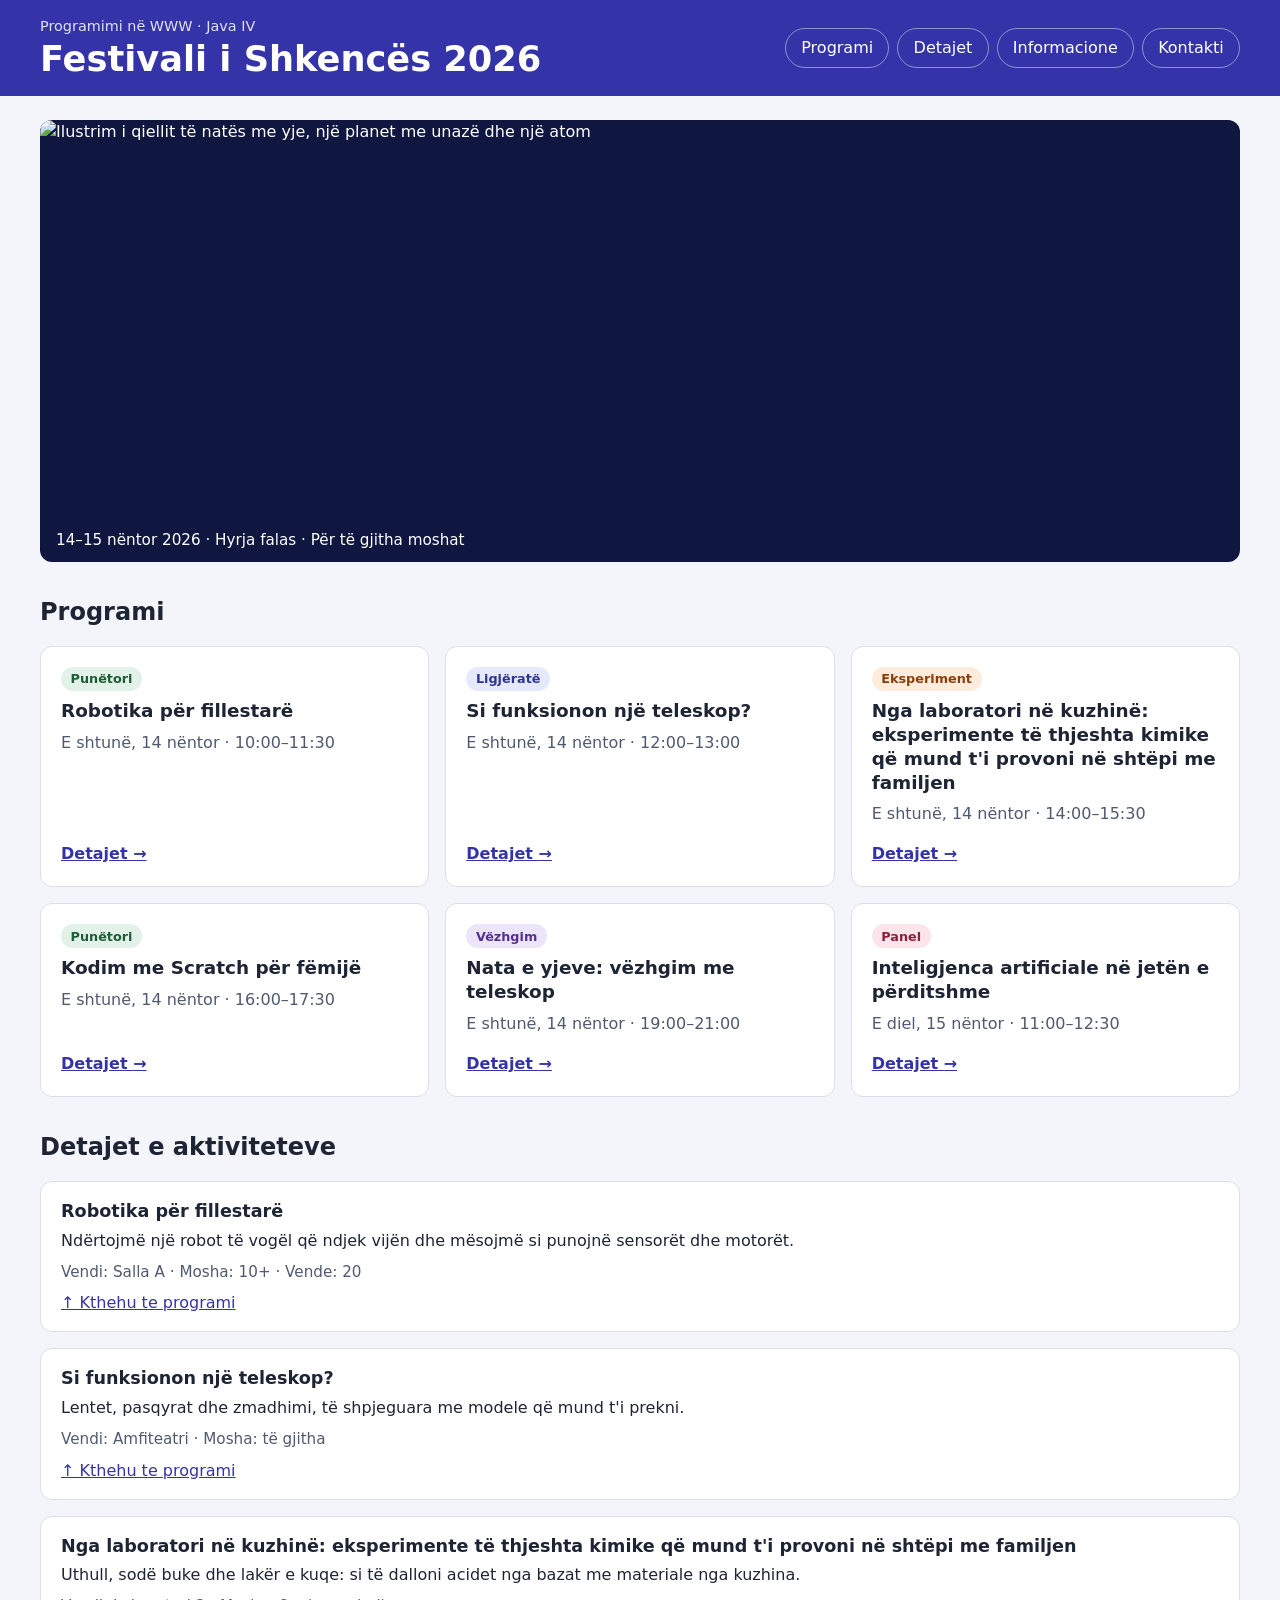
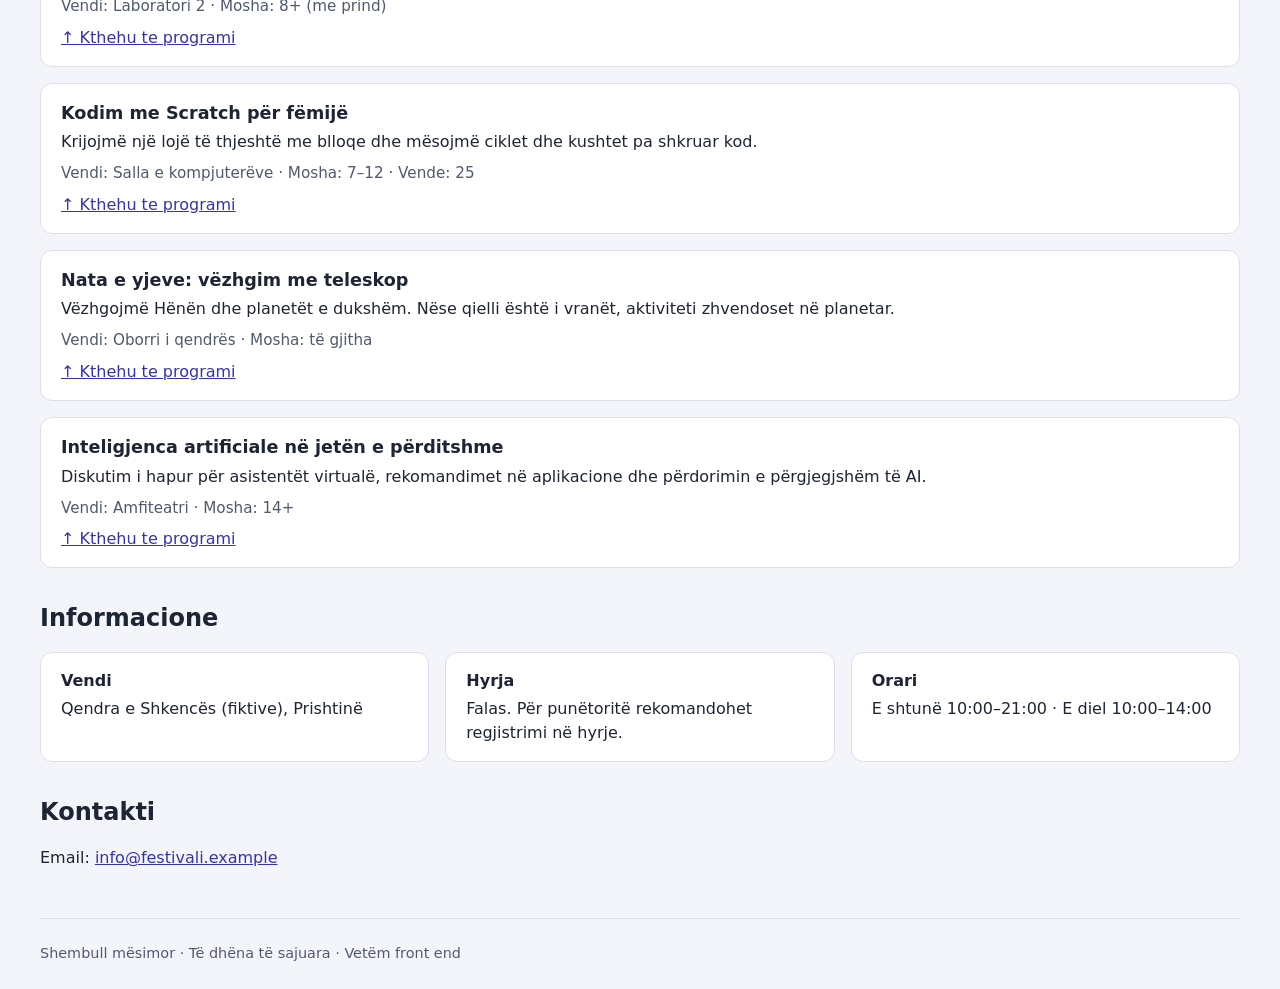
==== index.html @ e9e3fd0c "JavaIV-festivali" ====
<!doctype html>
<html lang="sq">
  <head>
    <meta charset="UTF-8" />
    <meta name="viewport" content="width=device-width, initial-scale=1" />
    <title>Festivali që përshtatet në çdo ekran</title>
    <link rel="stylesheet" href="style.css" />
  </head>
  <body>
    <a class="skip" href="#main">Kalo te përmbajtja</a>

    <header class="koka">
      <div class="kontejner koka-brenda">
        <div>
          <p class="nentitull">Programimi në WWW · Java IV</p>
          <h1>Festivali i Shkencës 2026</h1>
        </div>

        <!-- Menu fleksibile: Flexbox + flex-wrap -->
        <nav class="menu" aria-label="Menyja kryesore">
          <ul>
            <li><a href="#programi">Programi</a></li>
            <li><a href="#detajet">Detajet</a></li>
            <li><a href="#informacione">Informacione</a></li>
            <li><a href="#kontakti">Kontakti</a></li>
          </ul>
        </nav>
      </div>
    </header>

    <main id="main" class="kontejner">
      <!-- Imazh fleksibël (aset lokal) -->
      <figure class="hero">
        <img
          src="assets/festivali.svg"
          alt="Ilustrim i qiellit të natës me yje, një planet me unazë dhe një atom"
          width="1200"
          height="400"
        />
        <figcaption>14–15 nëntor 2026 · Hyrja falas · Për të gjitha moshat</figcaption>
      </figure>

      <!-- Programi: 6 karta në Grid (1 / 2 / 3 kolona) -->
      <section id="programi" aria-labelledby="titulli-programi">
        <h2 id="titulli-programi">Programi</h2>

        <ul class="programi-grid">
          <li>
            <article class="karte">
              <p class="kategoria kat-punetori">Punëtori</p>
              <h3>Robotika për fillestarë</h3>
              <p class="orari">
                <time datetime="2026-11-14T10:00">E shtunë, 14 nëntor · 10:00–11:30</time>
              </p>
              <a class="lidhja" href="#d1">Detajet <span class="sr-only">për Robotika për fillestarë</span> →</a>
            </article>
          </li>

          <li>
            <article class="karte">
              <p class="kategoria kat-ligjerate">Ligjëratë</p>
              <h3>Si funksionon një teleskop?</h3>
              <p class="orari">
                <time datetime="2026-11-14T12:00">E shtunë, 14 nëntor · 12:00–13:00</time>
              </p>
              <a class="lidhja" href="#d2">Detajet <span class="sr-only">për Si funksionon një teleskop?</span> →</a>
            </article>
          </li>

          <li>
            <article class="karte">
              <p class="kategoria kat-eksperiment">Eksperiment</p>
              <!-- Sfida e transferimit: titull me saktësisht 100 karaktere -->
              <h3>Nga laboratori në kuzhinë: eksperimente të thjeshta kimike që mund t'i provoni në shtëpi me familjen</h3>
              <p class="orari">
                <time datetime="2026-11-14T14:00">E shtunë, 14 nëntor · 14:00–15:30</time>
              </p>
              <a class="lidhja" href="#d3">Detajet <span class="sr-only">për eksperimentet kimike në kuzhinë</span> →</a>
            </article>
          </li>

          <li>
            <article class="karte">
              <p class="kategoria kat-punetori">Punëtori</p>
              <h3>Kodim me Scratch për fëmijë</h3>
              <p class="orari">
                <time datetime="2026-11-14T16:00">E shtunë, 14 nëntor · 16:00–17:30</time>
              </p>
              <a class="lidhja" href="#d4">Detajet <span class="sr-only">për Kodim me Scratch për fëmijë</span> →</a>
            </article>
          </li>

          <li>
            <article class="karte">
              <p class="kategoria kat-vezhgim">Vëzhgim</p>
              <h3>Nata e yjeve: vëzhgim me teleskop</h3>
              <p class="orari">
                <time datetime="2026-11-14T19:00">E shtunë, 14 nëntor · 19:00–21:00</time>
              </p>
              <a class="lidhja" href="#d5">Detajet <span class="sr-only">për Nata e yjeve</span> →</a>
            </article>
          </li>

          <li>
            <article class="karte">
              <p class="kategoria kat-panel">Panel</p>
              <h3>Inteligjenca artificiale në jetën e përditshme</h3>
              <p class="orari">
                <time datetime="2026-11-15T11:00">E diel, 15 nëntor · 11:00–12:30</time>
              </p>
              <a class="lidhja" href="#d6">Detajet <span class="sr-only">për Inteligjenca artificiale në jetën e përditshme</span> →</a>
            </article>
          </li>
        </ul>
      </section>

      <!-- Detajet: objektivat e lidhjeve "Detajet" -->
      <section id="detajet" aria-labelledby="titulli-detajet">
        <h2 id="titulli-detajet">Detajet e aktiviteteve</h2>

        <div class="detajet-lista">
          <article id="d1" class="detaj">
            <h3>Robotika për fillestarë</h3>
            <p>Ndërtojmë një robot të vogël që ndjek vijën dhe mësojmë si punojnë sensorët dhe motorët.</p>
            <p class="meta">Vendi: Salla A · Mosha: 10+ · Vende: 20</p>
            <a href="#programi">↑ Kthehu te programi</a>
          </article>

          <article id="d2" class="detaj">
            <h3>Si funksionon një teleskop?</h3>
            <p>Lentet, pasqyrat dhe zmadhimi, të shpjeguara me modele që mund t'i prekni.</p>
            <p class="meta">Vendi: Amfiteatri · Mosha: të gjitha</p>
            <a href="#programi">↑ Kthehu te programi</a>
          </article>

          <article id="d3" class="detaj">
            <h3>Nga laboratori në kuzhinë: eksperimente të thjeshta kimike që mund t'i provoni në shtëpi me familjen</h3>
            <p>Uthull, sodë buke dhe lakër e kuqe: si të dalloni acidet nga bazat me materiale nga kuzhina.</p>
            <p class="meta">Vendi: Laboratori 2 · Mosha: 8+ (me prind)</p>
            <a href="#programi">↑ Kthehu te programi</a>
          </article>

          <article id="d4" class="detaj">
            <h3>Kodim me Scratch për fëmijë</h3>
            <p>Krijojmë një lojë të thjeshtë me blloqe dhe mësojmë ciklet dhe kushtet pa shkruar kod.</p>
            <p class="meta">Vendi: Salla e kompjuterëve · Mosha: 7–12 · Vende: 25</p>
            <a href="#programi">↑ Kthehu te programi</a>
          </article>

          <article id="d5" class="detaj">
            <h3>Nata e yjeve: vëzhgim me teleskop</h3>
            <p>Vëzhgojmë Hënën dhe planetët e dukshëm. Nëse qielli është i vranët, aktiviteti zhvendoset në planetar.</p>
            <p class="meta">Vendi: Oborri i qendrës · Mosha: të gjitha</p>
            <a href="#programi">↑ Kthehu te programi</a>
          </article>

          <article id="d6" class="detaj">
            <h3>Inteligjenca artificiale në jetën e përditshme</h3>
            <p>Diskutim i hapur për asistentët virtualë, rekomandimet në aplikacione dhe përdorimin e përgjegjshëm të AI.</p>
            <p class="meta">Vendi: Amfiteatri · Mosha: 14+</p>
            <a href="#programi">↑ Kthehu te programi</a>
          </article>
        </div>
      </section>

      <!-- Informacione: Flexbox me flex-wrap -->
      <section id="informacione" aria-labelledby="titulli-info">
        <h2 id="titulli-info">Informacione</h2>
        <div class="info-lista">
          <div class="info">
            <h3>Vendi</h3>
            <p>Qendra e Shkencës (fiktive), Prishtinë</p>
          </div>
          <div class="info">
            <h3>Hyrja</h3>
            <p>Falas. Për punëtoritë rekomandohet regjistrimi në hyrje.</p>
          </div>
          <div class="info">
            <h3>Orari</h3>
            <p>E shtunë 10:00–21:00 · E diel 10:00–14:00</p>
          </div>
        </div>
      </section>

      <section id="kontakti" aria-labelledby="titulli-kontakti">
        <h2 id="titulli-kontakti">Kontakti</h2>
        <p>Email: <a href="mailto:info@festivali.example">info@festivali.example</a></p>
      </section>
    </main>

    <footer class="kontejner">Shembull mësimor · Të dhëna të sajuara · Vetëm front end</footer>
  </body>
</html>
---- style.css ----
/* Java IV — Festivali që përshtatet në çdo ekran
   Qasja: mobile-first (1 kolonë), pastaj media queries për 600 px dhe 900 px. */

*,
*::before,
*::after {
  box-sizing: border-box;
}

:root {
  --tekst: #1d2433;
  --tekst-dobet: #4f5a6f;
  --sfond: #f4f5fa;
  --karte: #ffffff;
  --kryesore: #3434a8;
  --kufi: #dcdfea;
  --rreze: 12px;
}

body {
  font-family: system-ui, sans-serif;
  margin: 0;
  line-height: 1.5;
  color: var(--tekst);
  background: var(--sfond);
}

/* Kontejneri: kurrë më i gjerë se ekrani -> pa scroll horizontal */
.kontejner {
  width: min(100% - 2rem, 1200px);
  margin-inline: auto;
}

/* Imazh fleksibël */
img {
  display: block;
  max-width: 100%;
  height: auto;
}

/* ---------- Aksesueshmëria ---------- */
.skip {
  position: absolute;
  left: 1rem;
  top: -4rem;
  z-index: 10;
  padding: 0.5rem 1rem;
  background: #fff;
  color: var(--tekst);
  border-radius: 6px;
}

.skip:focus {
  top: 1rem;
}

.sr-only {
  position: absolute;
  width: 1px;
  height: 1px;
  padding: 0;
  margin: -1px;
  overflow: hidden;
  clip: rect(0, 0, 0, 0);
  white-space: nowrap;
  border: 0;
}

a:focus-visible {
  outline: 3px solid var(--kryesore);
  outline-offset: 3px;
  border-radius: 4px;
}

/* ---------- Koka dhe menuja (Flexbox) ---------- */
.koka {
  background: var(--kryesore);
  color: #fff;
  padding-block: 1rem;
}

.koka-brenda {
  display: flex;
  flex-wrap: wrap;
  align-items: center;
  justify-content: space-between;
  gap: 0.75rem 2rem;
}

.nentitull {
  margin: 0;
  font-size: 0.9rem;
  opacity: 0.85;
}

.koka h1 {
  margin: 0;
  font-size: clamp(1.4rem, 1rem + 2vw, 2.2rem);
  line-height: 1.2;
}

.menu ul {
  display: flex;
  flex-wrap: wrap; /* në ekran të ngushtë lidhjet kalojnë në rresht të ri */
  gap: 0.5rem;
  margin: 0;
  padding: 0;
  list-style: none;
}

.menu a {
  display: block;
  padding: 0.45rem 0.95rem;
  border: 1px solid rgba(255, 255, 255, 0.45);
  border-radius: 999px;
  color: #fff;
  text-decoration: none;
}

.menu a:hover {
  background: rgba(255, 255, 255, 0.15);
}

.menu a:focus-visible {
  outline-color: #ffd166; /* e verdhë mbi sfond blu: kontrast i lartë */
}

/* ---------- Hero ---------- */
main {
  padding-block: 1.5rem 2rem;
}

.hero {
  margin: 0 0 1.5rem;
  overflow: hidden;
  border-radius: var(--rreze);
  background: #0f1640;
  color: #fff;
}

.hero figcaption {
  padding: 0.6rem 1rem;
  font-size: 0.95rem;
}

h2 {
  margin: 2rem 0 1rem;
  font-size: 1.5rem;
}

/* ---------- Programi (Grid) ---------- */
.programi-grid {
  display: grid;
  grid-template-columns: minmax(0, 1fr); /* < 600 px: 1 kolonë */
  gap: 1rem;
  margin: 0;
  padding: 0;
  list-style: none;
}

/* 600–899 px: 2 kolona */
@media (min-width: 600px) {
  .programi-grid {
    grid-template-columns: repeat(2, minmax(0, 1fr));
  }
}

/* ≥ 900 px: 3 kolona */
@media (min-width: 900px) {
  .programi-grid {
    grid-template-columns: repeat(3, minmax(0, 1fr));
  }
}

.programi-grid > li {
  display: flex; /* kartat në të njëjtin rresht marrin të njëjtën lartësi */
  min-width: 0;
}

/* Karta: pa lartësi fikse, teksti rrjedh lirshëm */
.karte {
  flex: 1;
  display: flex;
  flex-direction: column;
  gap: 0.5rem;
  min-width: 0;
  padding: 1.25rem;
  background: var(--karte);
  border: 1px solid var(--kufi);
  border-radius: var(--rreze);
}

.karte h3 {
  margin: 0;
  font-size: 1.15rem;
  line-height: 1.3;
  overflow-wrap: anywhere; /* fjalët shumë të gjata thyhen, nuk dalin jashtë */
  hyphens: auto;
}

.kategoria {
  align-self: flex-start;
  margin: 0;
  padding: 0.15rem 0.6rem;
  border-radius: 999px;
  font-size: 0.8rem;
  font-weight: 600;
}

.kat-punetori   { background: #e3f2e8; color: #1d5c34; }
.kat-ligjerate  { background: #e6e9fb; color: #2d3592; }
.kat-eksperiment{ background: #fdecdc; color: #8a3f0b; }
.kat-vezhgim    { background: #ece4f8; color: #55308f; }
.kat-panel      { background: #fbe4ea; color: #8c1f3d; }

.orari {
  margin: 0;
  color: var(--tekst-dobet);
}

.lidhja {
  margin-top: auto; /* lidhja shkon gjithmonë në fund të kartës */
  padding-top: 0.5rem;
  color: var(--kryesore);
  font-weight: 600;
}

/* ---------- Detajet ---------- */
.detajet-lista {
  display: grid;
  gap: 1rem;
}

.detaj {
  min-width: 0;
  padding: 1rem 1.25rem;
  background: var(--karte);
  border: 1px solid var(--kufi);
  border-radius: var(--rreze);
  scroll-margin-top: 1rem;
}

.detaj h3 {
  margin: 0 0 0.25rem;
  font-size: 1.1rem;
  overflow-wrap: anywhere;
}

.detaj p {
  margin: 0 0 0.5rem;
}

.detaj .meta {
  color: var(--tekst-dobet);
  font-size: 0.95rem;
}

.detaj a,
#kontakti a {
  color: var(--kryesore);
}

/* Detaji i hapur nga lidhja "Detajet" theksohet */
.detaj:target {
  border-color: var(--kryesore);
  box-shadow: 0 0 0 3px rgba(52, 52, 168, 0.25);
}

/* ---------- Informacione (Flexbox) ---------- */
.info-lista {
  display: flex;
  flex-wrap: wrap;
  gap: 1rem;
}

.info {
  flex: 1 1 220px; /* rritet, tkurret, bazë 220 px */
  min-width: 0;
  padding: 1rem 1.25rem;
  background: var(--karte);
  border: 1px solid var(--kufi);
  border-radius: var(--rreze);
}

.info h3 {
  margin: 0 0 0.25rem;
  font-size: 1rem;
}

.info p {
  margin: 0;
}

footer {
  padding-block: 1.5rem;
  border-top: 1px solid var(--kufi);
  color: var(--tekst-dobet);
  font-size: 0.9rem;
}
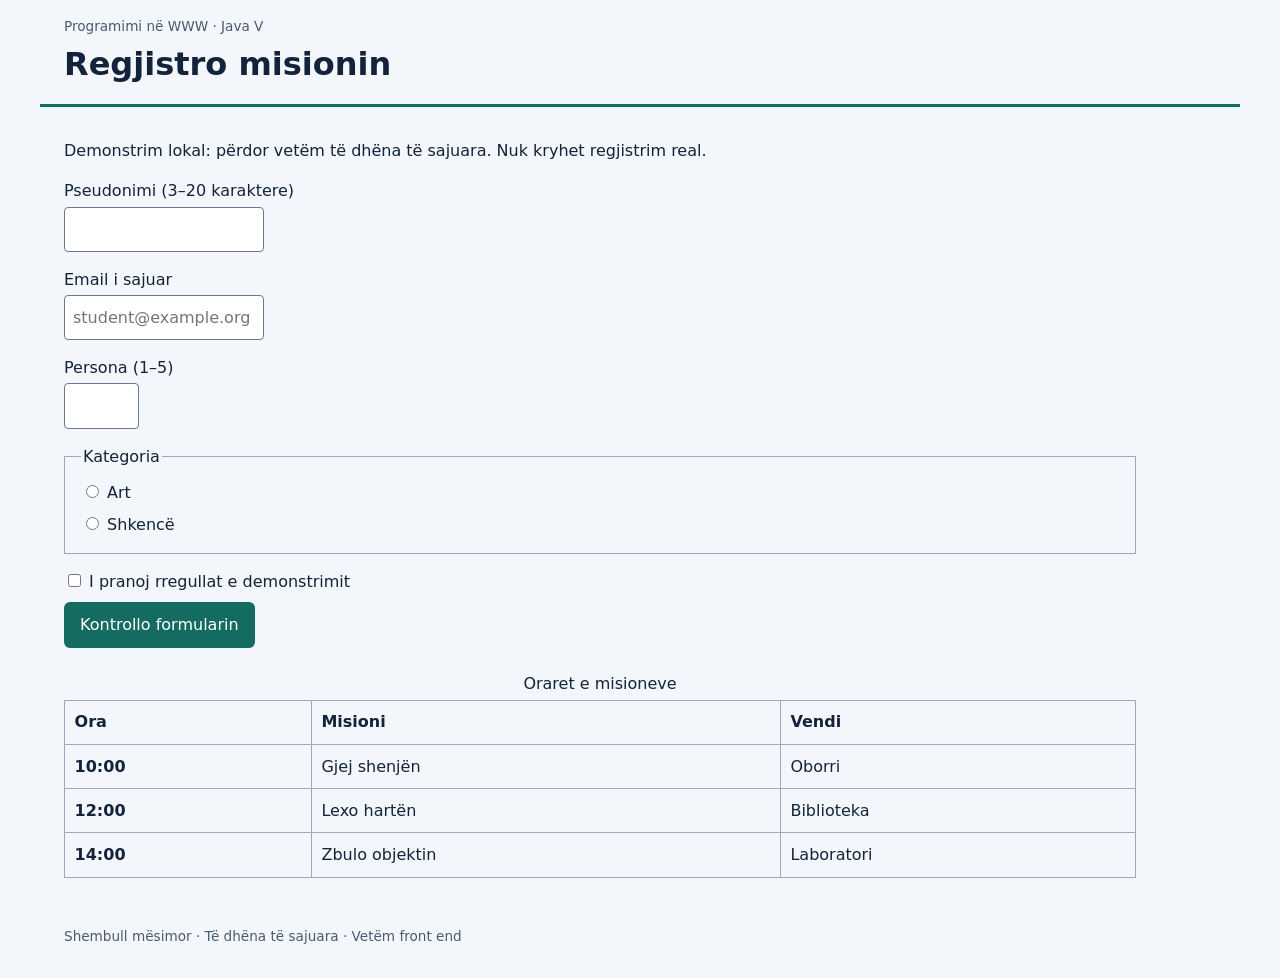
==== commit c7e79f33: "Java5" ====
--- a/index.html
+++ b/index.html
@@ -3,191 +3,110 @@
   <head>
     <meta charset="UTF-8" />
     <meta name="viewport" content="width=device-width, initial-scale=1" />
-    <title>Festivali që përshtatet në çdo ekran</title>
+    <title>Formulari i misionit sekret</title>
     <link rel="stylesheet" href="style.css" />
   </head>
   <body>
     <a class="skip" href="#main">Kalo te përmbajtja</a>
+    <header>
+      <p>Programimi në WWW · Java V</p>
+      <h1>Regjistro misionin</h1>
+    </header>
 
-    <header class="koka">
-      <div class="kontejner koka-brenda">
-        <div>
-          <p class="nentitull">Programimi në WWW · Java IV</p>
-          <h1>Festivali i Shkencës 2026</h1>
+    <main id="main">
+      <p class="info">
+        Demonstrim lokal: përdor vetëm të dhëna të sajuara. Nuk kryhet regjistrim real.
+      </p>
+
+      <!-- GET: vlerat dërgohen te pranuar.html dhe shfaqen në URL (p.sh. ?pseudonimi=...). -->
+      <form action="pranuar.html" method="get">
+        <div class="fusha">
+          <label for="pseudonimi">Pseudonimi (3–20 karaktere)</label>
+          <input
+            id="pseudonimi"
+            name="pseudonimi"
+            type="text"
+            required
+            minlength="3"
+            maxlength="20"
+            autocomplete="off"
+          />
         </div>
 
-        <!-- Menu fleksibile: Flexbox + flex-wrap -->
-        <nav class="menu" aria-label="Menyja kryesore">
-          <ul>
-            <li><a href="#programi">Programi</a></li>
-            <li><a href="#detajet">Detajet</a></li>
-            <li><a href="#informacione">Informacione</a></li>
-            <li><a href="#kontakti">Kontakti</a></li>
-          </ul>
-        </nav>
-      </div>
-    </header>
+        <div class="fusha">
+          <label for="email">Email i sajuar</label>
+          <input
+            id="email"
+            name="email"
+            type="email"
+            required
+            placeholder="student@example.org"
+          />
+        </div>
 
-    <main id="main" class="kontejner">
-      <!-- Imazh fleksibël (aset lokal) -->
-      <figure class="hero">
-        <img
-          src="assets/festivali.svg"
-          alt="Ilustrim i qiellit të natës me yje, një planet me unazë dhe një atom"
-          width="1200"
-          height="400"
-        />
-        <figcaption>14–15 nëntor 2026 · Hyrja falas · Për të gjitha moshat</figcaption>
-      </figure>
+        <div class="fusha">
+          <label for="persona">Persona (1–5)</label>
+          <input
+            id="persona"
+            name="persona"
+            type="number"
+            required
+            min="1"
+            max="5"
+            step="1"
+            class="i-shkurter"
+          />
+        </div>
 
-      <!-- Programi: 6 karta në Grid (1 / 2 / 3 kolona) -->
-      <section id="programi" aria-labelledby="titulli-programi">
-        <h2 id="titulli-programi">Programi</h2>
+        <fieldset>
+          <legend>Kategoria</legend>
+          <div class="opsion">
+            <input id="kat-art" name="kategoria" type="radio" value="Art" required />
+            <label for="kat-art">Art</label>
+          </div>
+          <div class="opsion">
+            <input id="kat-shkence" name="kategoria" type="radio" value="Shkencë" />
+            <label for="kat-shkence">Shkencë</label>
+          </div>
+        </fieldset>
 
-        <ul class="programi-grid">
-          <li>
-            <article class="karte">
-              <p class="kategoria kat-punetori">Punëtori</p>
-              <h3>Robotika për fillestarë</h3>
-              <p class="orari">
-                <time datetime="2026-11-14T10:00">E shtunë, 14 nëntor · 10:00–11:30</time>
-              </p>
-              <a class="lidhja" href="#d1">Detajet <span class="sr-only">për Robotika për fillestarë</span> →</a>
-            </article>
-          </li>
+        <div class="opsion">
+          <input id="rregullat" name="rregullat" type="checkbox" value="po" required />
+          <label for="rregullat">I pranoj rregullat e demonstrimit</label>
+        </div>
 
-          <li>
-            <article class="karte">
-              <p class="kategoria kat-ligjerate">Ligjëratë</p>
-              <h3>Si funksionon një teleskop?</h3>
-              <p class="orari">
-                <time datetime="2026-11-14T12:00">E shtunë, 14 nëntor · 12:00–13:00</time>
-              </p>
-              <a class="lidhja" href="#d2">Detajet <span class="sr-only">për Si funksionon një teleskop?</span> →</a>
-            </article>
-          </li>
+        <button type="submit">Kontrollo formularin</button>
+      </form>
 
-          <li>
-            <article class="karte">
-              <p class="kategoria kat-eksperiment">Eksperiment</p>
-              <!-- Sfida e transferimit: titull me saktësisht 100 karaktere -->
-              <h3>Nga laboratori në kuzhinë: eksperimente të thjeshta kimike që mund t'i provoni në shtëpi me familjen</h3>
-              <p class="orari">
-                <time datetime="2026-11-14T14:00">E shtunë, 14 nëntor · 14:00–15:30</time>
-              </p>
-              <a class="lidhja" href="#d3">Detajet <span class="sr-only">për eksperimentet kimike në kuzhinë</span> →</a>
-            </article>
-          </li>
-
-          <li>
-            <article class="karte">
-              <p class="kategoria kat-punetori">Punëtori</p>
-              <h3>Kodim me Scratch për fëmijë</h3>
-              <p class="orari">
-                <time datetime="2026-11-14T16:00">E shtunë, 14 nëntor · 16:00–17:30</time>
-              </p>
-              <a class="lidhja" href="#d4">Detajet <span class="sr-only">për Kodim me Scratch për fëmijë</span> →</a>
-            </article>
-          </li>
-
-          <li>
-            <article class="karte">
-              <p class="kategoria kat-vezhgim">Vëzhgim</p>
-              <h3>Nata e yjeve: vëzhgim me teleskop</h3>
-              <p class="orari">
-                <time datetime="2026-11-14T19:00">E shtunë, 14 nëntor · 19:00–21:00</time>
-              </p>
-              <a class="lidhja" href="#d5">Detajet <span class="sr-only">për Nata e yjeve</span> →</a>
-            </article>
-          </li>
-
-          <li>
-            <article class="karte">
-              <p class="kategoria kat-panel">Panel</p>
-              <h3>Inteligjenca artificiale në jetën e përditshme</h3>
-              <p class="orari">
-                <time datetime="2026-11-15T11:00">E diel, 15 nëntor · 11:00–12:30</time>
-              </p>
-              <a class="lidhja" href="#d6">Detajet <span class="sr-only">për Inteligjenca artificiale në jetën e përditshme</span> →</a>
-            </article>
-          </li>
-        </ul>
-      </section>
-
-      <!-- Detajet: objektivat e lidhjeve "Detajet" -->
-      <section id="detajet" aria-labelledby="titulli-detajet">
-        <h2 id="titulli-detajet">Detajet e aktiviteteve</h2>
-
-        <div class="detajet-lista">
-          <article id="d1" class="detaj">
-            <h3>Robotika për fillestarë</h3>
-            <p>Ndërtojmë një robot të vogël që ndjek vijën dhe mësojmë si punojnë sensorët dhe motorët.</p>
-            <p class="meta">Vendi: Salla A · Mosha: 10+ · Vende: 20</p>
-            <a href="#programi">↑ Kthehu te programi</a>
-          </article>
-
-          <article id="d2" class="detaj">
-            <h3>Si funksionon një teleskop?</h3>
-            <p>Lentet, pasqyrat dhe zmadhimi, të shpjeguara me modele që mund t'i prekni.</p>
-            <p class="meta">Vendi: Amfiteatri · Mosha: të gjitha</p>
-            <a href="#programi">↑ Kthehu te programi</a>
-          </article>
-
-          <article id="d3" class="detaj">
-            <h3>Nga laboratori në kuzhinë: eksperimente të thjeshta kimike që mund t'i provoni në shtëpi me familjen</h3>
-            <p>Uthull, sodë buke dhe lakër e kuqe: si të dalloni acidet nga bazat me materiale nga kuzhina.</p>
-            <p class="meta">Vendi: Laboratori 2 · Mosha: 8+ (me prind)</p>
-            <a href="#programi">↑ Kthehu te programi</a>
-          </article>
-
-          <article id="d4" class="detaj">
-            <h3>Kodim me Scratch për fëmijë</h3>
-            <p>Krijojmë një lojë të thjeshtë me blloqe dhe mësojmë ciklet dhe kushtet pa shkruar kod.</p>
-            <p class="meta">Vendi: Salla e kompjuterëve · Mosha: 7–12 · Vende: 25</p>
-            <a href="#programi">↑ Kthehu te programi</a>
-          </article>
-
-          <article id="d5" class="detaj">
-            <h3>Nata e yjeve: vëzhgim me teleskop</h3>
-            <p>Vëzhgojmë Hënën dhe planetët e dukshëm. Nëse qielli është i vranët, aktiviteti zhvendoset në planetar.</p>
-            <p class="meta">Vendi: Oborri i qendrës · Mosha: të gjitha</p>
-            <a href="#programi">↑ Kthehu te programi</a>
-          </article>
-
-          <article id="d6" class="detaj">
-            <h3>Inteligjenca artificiale në jetën e përditshme</h3>
-            <p>Diskutim i hapur për asistentët virtualë, rekomandimet në aplikacione dhe përdorimin e përgjegjshëm të AI.</p>
-            <p class="meta">Vendi: Amfiteatri · Mosha: 14+</p>
-            <a href="#programi">↑ Kthehu te programi</a>
-          </article>
-        </div>
-      </section>
-
-      <!-- Informacione: Flexbox me flex-wrap -->
-      <section id="informacione" aria-labelledby="titulli-info">
-        <h2 id="titulli-info">Informacione</h2>
-        <div class="info-lista">
-          <div class="info">
-            <h3>Vendi</h3>
-            <p>Qendra e Shkencës (fiktive), Prishtinë</p>
-          </div>
-          <div class="info">
-            <h3>Hyrja</h3>
-            <p>Falas. Për punëtoritë rekomandohet regjistrimi në hyrje.</p>
-          </div>
-          <div class="info">
-            <h3>Orari</h3>
-            <p>E shtunë 10:00–21:00 · E diel 10:00–14:00</p>
-          </div>
-        </div>
-      </section>
-
-      <section id="kontakti" aria-labelledby="titulli-kontakti">
-        <h2 id="titulli-kontakti">Kontakti</h2>
-        <p>Email: <a href="mailto:info@festivali.example">info@festivali.example</a></p>
-      </section>
+      <table>
+        <caption>Oraret e misioneve</caption>
+        <thead>
+          <tr>
+            <th scope="col">Ora</th>
+            <th scope="col">Misioni</th>
+            <th scope="col">Vendi</th>
+          </tr>
+        </thead>
+        <tbody>
+          <tr>
+            <th scope="row">10:00</th>
+            <td>Gjej shenjën</td>
+            <td>Oborri</td>
+          </tr>
+          <tr>
+            <th scope="row">12:00</th>
+            <td>Lexo hartën</td>
+            <td>Biblioteka</td>
+          </tr>
+          <tr>
+            <th scope="row">14:00</th>
+            <td>Zbulo objektin</td>
+            <td>Laboratori</td>
+          </tr>
+        </tbody>
+      </table>
     </main>
 
-    <footer class="kontejner">Shembull mësimor · Të dhëna të sajuara · Vetëm front end</footer>
+    <footer>Shembull mësimor · Të dhëna të sajuara · Vetëm front end</footer>
   </body>
 </html>
--- a/style.css
+++ b/style.css
@@ -1,299 +1,153 @@
-/* Java IV — Festivali që përshtatet në çdo ekran
-   Qasja: mobile-first (1 kolonë), pastaj media queries për 600 px dhe 900 px. */
-
-*,
-*::before,
-*::after {
+* {
   box-sizing: border-box;
 }
 
 :root {
-  --tekst: #1d2433;
-  --tekst-dobet: #4f5a6f;
-  --sfond: #f4f5fa;
-  --karte: #ffffff;
-  --kryesore: #3434a8;
-  --kufi: #dcdfea;
-  --rreze: 12px;
+  --sfond: #f3f6fa;
+  --tekst: #13233a;
+  --kryesor: #146b5f;
+  --kufi: #9aa9bf;
 }
 
 body {
   font-family: system-ui, sans-serif;
   margin: 0;
+  padding: 1rem 2.5rem;
+  background: var(--sfond);
+  color: var(--tekst);
   line-height: 1.5;
-  color: var(--tekst);
-  background: var(--sfond);
 }
 
-/* Kontejneri: kurrë më i gjerë se ekrani -> pa scroll horizontal */
-.kontejner {
-  width: min(100% - 2rem, 1200px);
-  margin-inline: auto;
+.skip {
+  position: absolute;
+  left: -9999px;
+}
+.skip:focus {
+  left: 1rem;
+  top: 1rem;
+  background: #fff;
+  padding: 0.5rem;
 }
 
-/* Imazh fleksibël */
-img {
-  display: block;
-  max-width: 100%;
-  height: auto;
+header {
+  border-bottom: 3px solid var(--kryesor);
+  padding: 0 1.5rem 1rem;
+  margin-bottom: 2rem;
+}
+header p {
+  margin: 0;
+  font-size: 0.85rem;
+  color: #4a5a70;
+}
+header h1 {
+  margin: 0.25rem 0 0;
+  font-size: 2rem;
 }
 
-/* ---------- Aksesueshmëria ---------- */
-.skip {
-  position: absolute;
-  left: 1rem;
-  top: -4rem;
-  z-index: 10;
-  padding: 0.5rem 1rem;
-  background: #fff;
-  color: var(--tekst);
-  border-radius: 6px;
+main {
+  padding: 0 1.5rem;
+  max-width: 70rem;
 }
 
-.skip:focus {
-  top: 1rem;
+.fusha {
+  margin-bottom: 1rem;
+}
+.fusha label {
+  display: block;
+  margin-bottom: 0.2rem;
 }
 
-.sr-only {
-  position: absolute;
-  width: 1px;
-  height: 1px;
-  padding: 0;
-  margin: -1px;
-  overflow: hidden;
-  clip: rect(0, 0, 0, 0);
-  white-space: nowrap;
-  border: 0;
+input[type="text"],
+input[type="email"],
+input[type="number"] {
+  font: inherit;
+  width: 12.5rem;
+  padding: 0.6rem 0.5rem;
+  border: 1px solid #6b7a90;
+  border-radius: 4px;
+  background: #fff;
+}
+input.i-shkurter {
+  width: 4.7rem;
 }
 
-a:focus-visible {
-  outline: 3px solid var(--kryesore);
-  outline-offset: 3px;
-  border-radius: 4px;
+input:focus-visible,
+button:focus-visible {
+  outline: 3px solid #f0b429;
+  outline-offset: 2px;
 }
 
-/* ---------- Koka dhe menuja (Flexbox) ---------- */
-.koka {
-  background: var(--kryesore);
-  color: #fff;
-  padding-block: 1rem;
+/* Shfaq gabimin vetëm pasi përdoruesi ka shkruar diçka */
+input:user-invalid {
+  border-color: #b3261e;
 }
 
-.koka-brenda {
-  display: flex;
-  flex-wrap: wrap;
-  align-items: center;
-  justify-content: space-between;
-  gap: 0.75rem 2rem;
+fieldset {
+  border: 1px solid var(--kufi);
+  margin: 0 0 1rem;
+  padding: 0.25rem 1rem 0.5rem;
 }
 
-.nentitull {
-  margin: 0;
-  font-size: 0.9rem;
-  opacity: 0.85;
+.opsion {
+  margin: 0.5rem 0;
 }
 
-.koka h1 {
-  margin: 0;
-  font-size: clamp(1.4rem, 1rem + 2vw, 2.2rem);
-  line-height: 1.2;
+button {
+  font: inherit;
+  background: var(--kryesor);
+  color: #fff;
+  border: 0;
+  border-radius: 6px;
+  padding: 0.7rem 1rem;
+  cursor: pointer;
+}
+button:hover {
+  background: #0f554b;
 }
 
-.menu ul {
-  display: flex;
-  flex-wrap: wrap; /* në ekran të ngushtë lidhjet kalojnë në rresht të ri */
-  gap: 0.5rem;
-  margin: 0;
-  padding: 0;
-  list-style: none;
+table {
+  border-collapse: collapse;
+  width: 100%;
+  margin-top: 1.5rem;
+}
+caption {
+  padding-bottom: 0.25rem;
+}
+th,
+td {
+  border: 1px solid var(--kufi);
+  padding: 0.6rem;
+  text-align: left;
+}
+tbody th {
+  font-weight: 700;
 }
 
-.menu a {
-  display: block;
-  padding: 0.45rem 0.95rem;
-  border: 1px solid rgba(255, 255, 255, 0.45);
-  border-radius: 999px;
-  color: #fff;
-  text-decoration: none;
+dl {
+  display: grid;
+  grid-template-columns: max-content 1fr;
+  gap: 0.3rem 1rem;
 }
-
-.menu a:hover {
-  background: rgba(255, 255, 255, 0.15);
+dt {
+  font-weight: 700;
 }
-
-.menu a:focus-visible {
-  outline-color: #ffd166; /* e verdhë mbi sfond blu: kontrast i lartë */
-}
-
-/* ---------- Hero ---------- */
-main {
-  padding-block: 1.5rem 2rem;
-}
-
-.hero {
-  margin: 0 0 1.5rem;
-  overflow: hidden;
-  border-radius: var(--rreze);
-  background: #0f1640;
-  color: #fff;
-}
-
-.hero figcaption {
-  padding: 0.6rem 1rem;
-  font-size: 0.95rem;
-}
-
-h2 {
-  margin: 2rem 0 1rem;
-  font-size: 1.5rem;
-}
-
-/* ---------- Programi (Grid) ---------- */
-.programi-grid {
-  display: grid;
-  grid-template-columns: minmax(0, 1fr); /* < 600 px: 1 kolonë */
-  gap: 1rem;
-  margin: 0;
-  padding: 0;
-  list-style: none;
-}
-
-/* 600–899 px: 2 kolona */
-@media (min-width: 600px) {
-  .programi-grid {
-    grid-template-columns: repeat(2, minmax(0, 1fr));
-  }
-}
-
-/* ≥ 900 px: 3 kolona */
-@media (min-width: 900px) {
-  .programi-grid {
-    grid-template-columns: repeat(3, minmax(0, 1fr));
-  }
-}
-
-.programi-grid > li {
-  display: flex; /* kartat në të njëjtin rresht marrin të njëjtën lartësi */
-  min-width: 0;
-}
-
-/* Karta: pa lartësi fikse, teksti rrjedh lirshëm */
-.karte {
-  flex: 1;
-  display: flex;
-  flex-direction: column;
-  gap: 0.5rem;
-  min-width: 0;
-  padding: 1.25rem;
-  background: var(--karte);
-  border: 1px solid var(--kufi);
-  border-radius: var(--rreze);
-}
-
-.karte h3 {
-  margin: 0;
-  font-size: 1.15rem;
-  line-height: 1.3;
-  overflow-wrap: anywhere; /* fjalët shumë të gjata thyhen, nuk dalin jashtë */
-  hyphens: auto;
-}
-
-.kategoria {
-  align-self: flex-start;
-  margin: 0;
-  padding: 0.15rem 0.6rem;
-  border-radius: 999px;
-  font-size: 0.8rem;
-  font-weight: 600;
-}
-
-.kat-punetori   { background: #e3f2e8; color: #1d5c34; }
-.kat-ligjerate  { background: #e6e9fb; color: #2d3592; }
-.kat-eksperiment{ background: #fdecdc; color: #8a3f0b; }
-.kat-vezhgim    { background: #ece4f8; color: #55308f; }
-.kat-panel      { background: #fbe4ea; color: #8c1f3d; }
-
-.orari {
-  margin: 0;
-  color: var(--tekst-dobet);
-}
-
-.lidhja {
-  margin-top: auto; /* lidhja shkon gjithmonë në fund të kartës */
-  padding-top: 0.5rem;
-  color: var(--kryesore);
-  font-weight: 600;
-}
-
-/* ---------- Detajet ---------- */
-.detajet-lista {
-  display: grid;
-  gap: 1rem;
-}
-
-.detaj {
-  min-width: 0;
-  padding: 1rem 1.25rem;
-  background: var(--karte);
-  border: 1px solid var(--kufi);
-  border-radius: var(--rreze);
-  scroll-margin-top: 1rem;
-}
-
-.detaj h3 {
-  margin: 0 0 0.25rem;
-  font-size: 1.1rem;
-  overflow-wrap: anywhere;
-}
-
-.detaj p {
-  margin: 0 0 0.5rem;
-}
-
-.detaj .meta {
-  color: var(--tekst-dobet);
-  font-size: 0.95rem;
-}
-
-.detaj a,
-#kontakti a {
-  color: var(--kryesore);
-}
-
-/* Detaji i hapur nga lidhja "Detajet" theksohet */
-.detaj:target {
-  border-color: var(--kryesore);
-  box-shadow: 0 0 0 3px rgba(52, 52, 168, 0.25);
-}
-
-/* ---------- Informacione (Flexbox) ---------- */
-.info-lista {
-  display: flex;
-  flex-wrap: wrap;
-  gap: 1rem;
-}
-
-.info {
-  flex: 1 1 220px; /* rritet, tkurret, bazë 220 px */
-  min-width: 0;
-  padding: 1rem 1.25rem;
-  background: var(--karte);
-  border: 1px solid var(--kufi);
-  border-radius: var(--rreze);
-}
-
-.info h3 {
-  margin: 0 0 0.25rem;
-  font-size: 1rem;
-}
-
-.info p {
+dd {
   margin: 0;
 }
 
 footer {
-  padding-block: 1.5rem;
-  border-top: 1px solid var(--kufi);
-  color: var(--tekst-dobet);
-  font-size: 0.9rem;
+  margin-top: 2rem;
+  padding: 1rem 1.5rem;
+  font-size: 0.85rem;
+  color: #4a5a70;
 }
+
+@media (max-width: 600px) {
+  body {
+    padding: 1rem;
+  }
+  header,
+  main {
+    padding: 0;
+  }
+}
